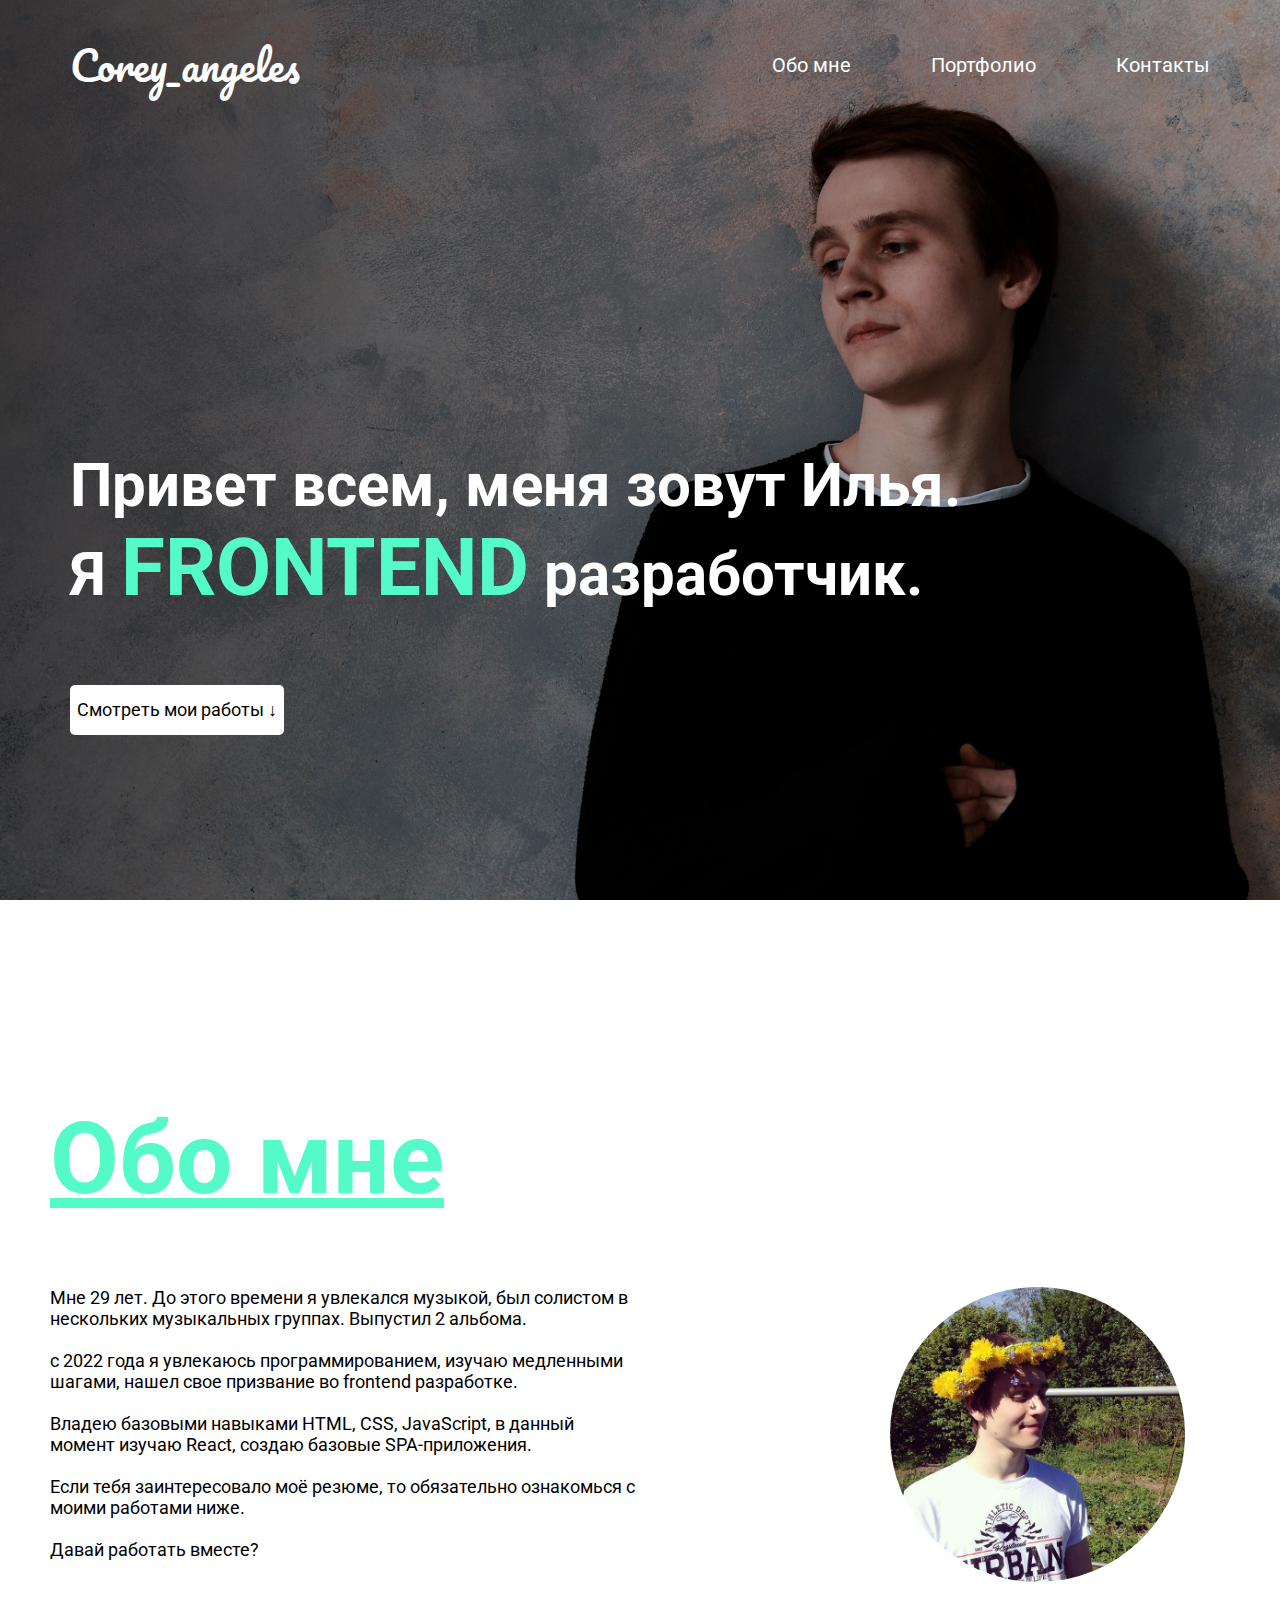
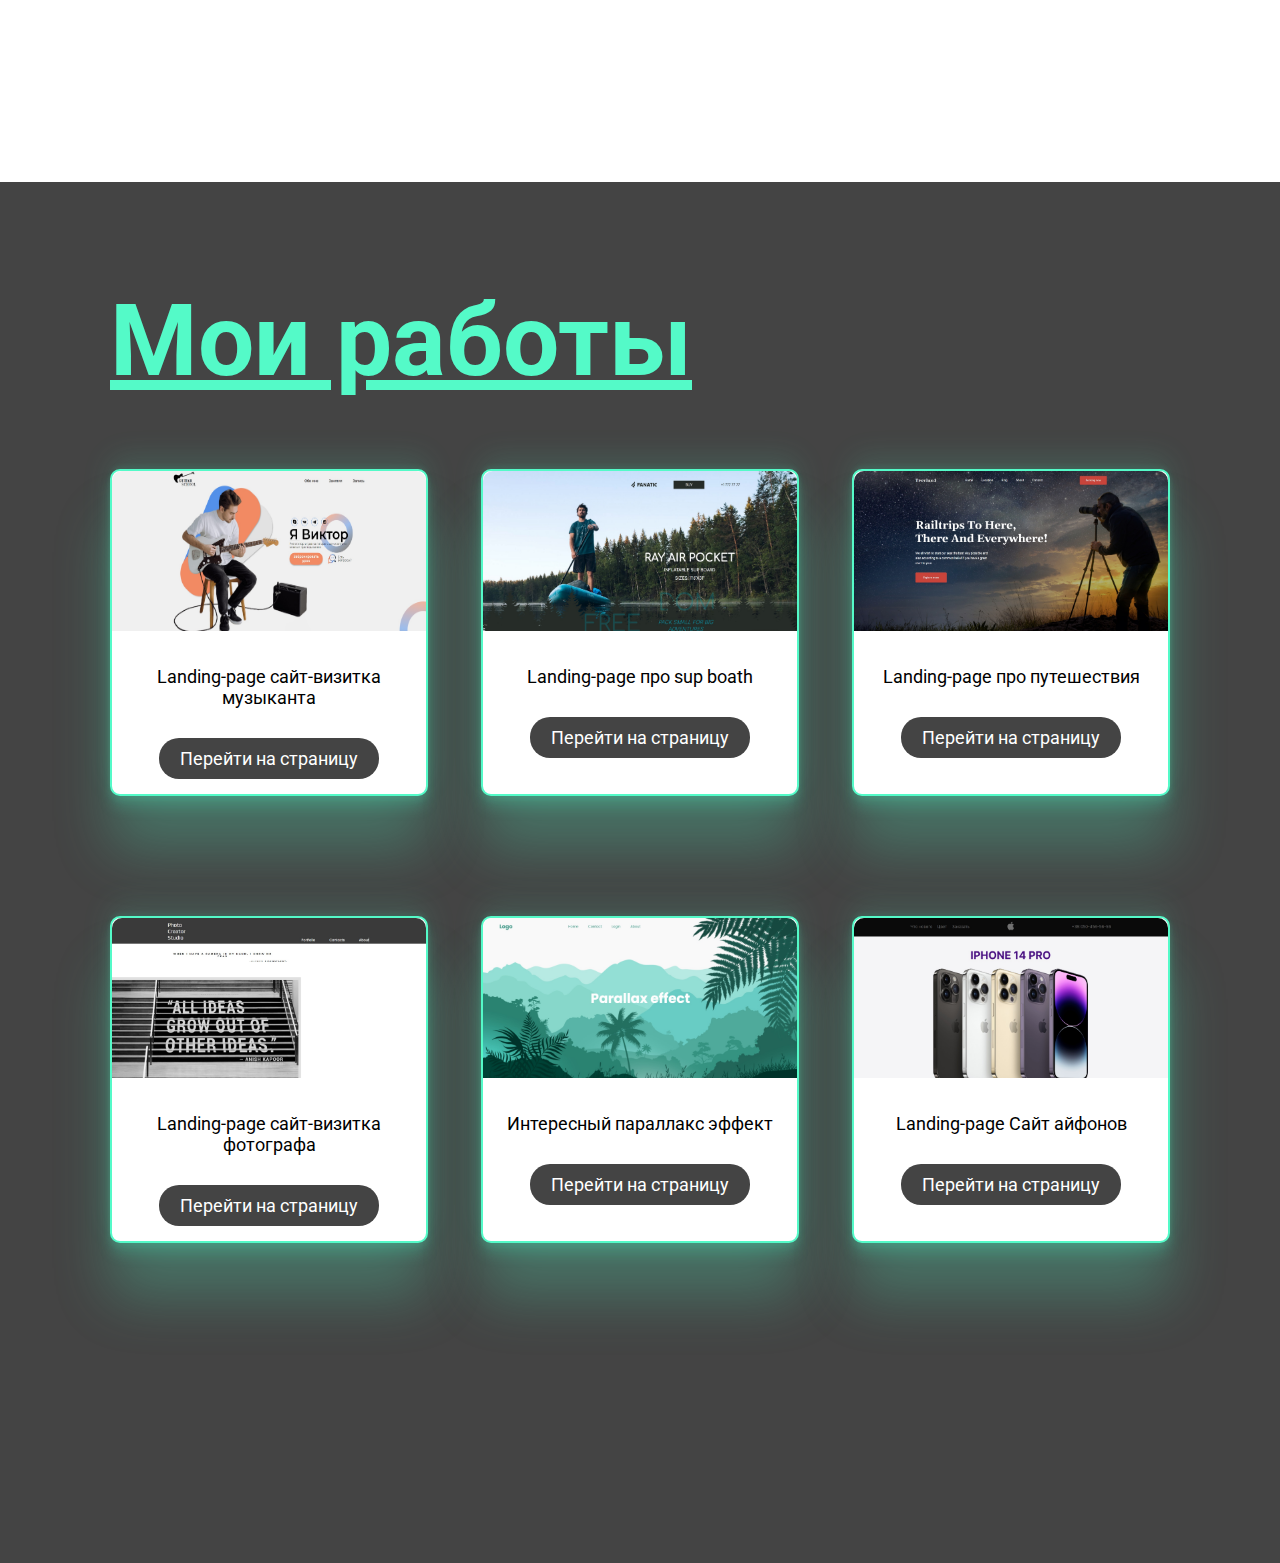
==== index.html @ 98dd3494 "repath index.html" ====
<!DOCTYPE html>
<html lang="en">
<head>
    <meta charset="UTF-8">
    <meta http-equiv="X-UA-Compatible" content="IE=edge">
    <meta name="viewport" content="width=device-width, initial-scale=1.0">
    <title>Portfolio</title>
    <link href="https://fonts.googleapis.com/css2?family=Roboto:ital,wght@0,100;0,300;0,400;0,500;0,700;0,900;1,100;1,300;1,400;1,500;1,700;1,900&display=swap" rel="stylesheet">
    <link href="https://fonts.googleapis.com/css2?family=Pacifico&family=Roboto:ital,wght@0,100;0,300;0,400;0,500;0,700;0,900;1,100;1,300;1,400;1,500;1,700;1,900&display=swap" rel="stylesheet">
    <link rel="stylesheet" href="./src/style/style.css">
</head>
<body>
    <!-- Хедер -->
    <section class="section-header">
        <div class="container">
            <nav class="nav-menu">
                <a class="nav-menu__logo" href="#">Corey_angeles</a>
                    <ul class="nav-menu-list">
                        <li class="nav-menu-list__item"><a href="#about">Обо мне</a></li>
                        <li class="nav-menu-list__item"><a href="#portfolio">Портфолио</a></li>
                        <li class="nav-menu-list__item"><a href="#">Контакты</a></li>
                    </ul>
            </nav>
            <div class="main-text-wrapper">
                <h1 class="main-title">Привет всем, меня зовут Илья. <br/>Я <span class="main-title-frontend">Frontend</span> разработчик.</h1>
                <a href="#portfolio" class="main-button-about">Смотреть мои работы &#8595;</a>
            </div>
        </div>
    </section>
    <!-- Обо мне -->
    <section id="about"class="section-about">
        <div class="container">
            <h2 class="secondary-title">Обо мне</h2>
            <div class="section-about__wrapper">
                <p class="section-about__paragraph">Мне 29 лет. До этого времени я увлекался музыкой, был солистом в нескольких музыкальных группах. Выпустил 2 альбома. <br/><br/>с 2022 года я увлекаюсь программированием, изучаю медленными шагами, нашел свое призвание во frontend разработке. <br/><br/> Владею базовыми навыками HTML, CSS, JavaScript, в данный момент изучаю React, создаю базовые SPA-приложения.<br/><br/>Если тебя заинтересовало моё резюме, то обязательно ознакомься с моими работами ниже. <br/><br/>Давай работать вместе?</p>
                <img class="section-about__image" src="./src/img/about-image.jpg" alt="me">
            </div>
        </div>
    </section>
    <!-- Портфолио -->
    <section id="portfolio" class="section-portfolio">
        <div class="container">
            <h2 class="secondary-title">Мои работы</h2>
            <div class="portfolio-works-wrapper">
                <div class="portfolio-card">
                    <img src="./src/img/portfolio-work1.jpg" alt="preview-image" class="portfolio-card__img">
                    <p class="portfolio-card__text">Landing-page сайт-визитка музыканта</p>
                    <a href="https://coreyangeles.github.io/Musicman/" class="portfolio-card__button">Перейти на страницу</a>
                </div>
                <div class="portfolio-card">
                    <img src="./src/img/portfolio-work2.jpg" alt="preview-image" class="portfolio-card__img">
                    <p class="portfolio-card__text">Landing-page про sup boath </p>
                    <a href="https://coreyangeles.github.io/sup/" class="portfolio-card__button">Перейти на страницу</a>
                </div>
                <div class="portfolio-card">
                    <img src="./src/img/portfolio-work3.jpg" alt="preview-image" class="portfolio-card__img">
                    <p class="portfolio-card__text">Landing-page про путешествия</p>
                    <a href="https://coreyangeles.github.io/Trevland/" class="portfolio-card__button">Перейти на страницу</a>
                </div>
                <div class="portfolio-card">
                    <img src="./src/img/portfolio-work4.jpg" alt="preview-image" class="portfolio-card__img">
                    <p class="portfolio-card__text">Landing-page сайт-визитка фотографа</p>
                    <a href="https://coreyangeles.github.io/photo-creator-studio/" class="portfolio-card__button">Перейти на страницу</a>
                </div>
                <div class="portfolio-card">
                    <img src="./src/img/portfolio-work5.jpg" alt="preview-image" class="portfolio-card__img">
                    <p class="portfolio-card__text">Интересный параллакс эффект</p>
                    <a href="https://coreyangeles.github.io/Parallax-effect/" class="portfolio-card__button">Перейти на страницу</a>
                </div>
                <div class="portfolio-card">
                    <img src="./src/img/portfolio-work6.jpg" alt="preview-image" class="portfolio-card__img">
                    <p class="portfolio-card__text">Landing-page Сайт айфонов</p>
                    <a href="https://coreyangeles.github.io/iphone-14-pro/" class="portfolio-card__button">Перейти на страницу</a>
                </div>
            </div>
        </div>
    </section>
</body>
</html>
---- src/style/style.css ----
* {
  box-sizing: border-box;
  padding: 0;
  margin: 0;
}

html {
  font-family: "Roboto", sans-serif;
  font-size: 18px;
  font-weight: 400;
  color: black;
  scroll-behavior: smooth;
}

a {
  text-decoration: none;
  color: inherit;
}

.section-header {
  height: 100vh;
  background: linear-gradient(
      90deg,
      rgba(0, 0, 0, 0.7) 0.033%,
      rgba(0, 0, 0, 0.1) 99.941%
    ),
    url(../img/header.jpg);
  background-repeat: no-repeat;
  background-size: cover;
  background-position: center;
  margin-bottom: 200px;
}

.container {
  max-width: 1200px;
  margin: 0 auto;
  padding: 0 10px;
}
.nav-menu {
  padding: 30px 20px 0;
  display: flex;
  justify-content: space-between;
  align-items: center;
  margin-bottom: 350px;
}

.nav-menu__logo {
  text-decoration: none;
  color: white;
  font-family: "Pacifico", cursive;
  font-weight: 400;
  font-style: normal;
  font-size: 40px;
  transition: all 0.3s;
  -webkit-transition: all 0.3s;
  -moz-transition: all 0.3s;
  -ms-transition: all 0.3s;
  -o-transition: all 0.3s;
}

.nav-menu__logo:hover {
  color: rgb(84, 250, 200);
}

.nav-menu-list {
  display: flex;
  gap: 80px;
  font-size: 20px;
}

.nav-menu-list__item {
  color: white;
  list-style: none;
  transition: all 0.3s;
  -webkit-transition: all 0.3s;
  -moz-transition: all 0.3s;
  -ms-transition: all 0.3s;
  -o-transition: all 0.3s;
}

.nav-menu-list__item:hover {
  color: rgb(84, 250, 200);
  text-decoration: underline;
}

.main-text-wrapper {
  padding: 0 20px;
}

.main-title {
  color: white;
  font-size: 60px;
  display: block;
  margin-bottom: 70px;
}

.main-title-frontend {
  color: rgb(84, 250, 200);
  font-size: 80px;
  text-transform: uppercase;
}

.main-button-about {
  display: inline-block;
  color: black;
  background-color: #fff;
  font-size: 18px;
  padding: 14px 7px;
  border-radius: 5px;
  -webkit-border-radius: 5px;
  -moz-border-radius: 5px;
  -ms-border-radius: 5px;
  -o-border-radius: 5px;
  transition: all 0.3s;
  -webkit-transition: all 0.3s;
  -moz-transition: all 0.3s;
  -ms-transition: all 0.3s;
  -o-transition: all 0.3s;
}

.main-button-about:hover {
  background-color: rgb(84, 250, 200);
}

/* Обо мне */

.section-about {
  margin-bottom: 200px;
}

.secondary-title {
  color: rgb(84, 250, 200);
  font-size: 100px;
  margin-bottom: 70px;
  text-decoration: underline;
}

.section-about__wrapper {
  display: flex;
}

.section-about__paragraph {
  display: inline-block;
  width: 50%;
  margin-right: 250px;
}

.section-about__image {
  width: 25%;
  border-radius: 50%;
  -webkit-border-radius: 50%;
  -moz-border-radius: 50%;
  -ms-border-radius: 50%;
  -o-border-radius: 50%;
}

/* портфолио */

.section-portfolio {
  background-color: #444444;
  padding: 100px;
}

.portfolio-works-wrapper {
  display: flex;
  margin-bottom: 100px;
  justify-content: space-between;
  flex-wrap: wrap;
}

.portfolio-card {
  border: 2px solid rgb(84, 250, 200);
  width: 30%;
  background-color: #fff;
  box-shadow: rgba(84, 250, 200, 0.25) 0px 54px 55px,
    rgba(84, 250, 200, 0.12) 0px -12px 30px,
    rgba(84, 250, 200, 0.12) 0px 4px 6px, rgba(84, 250, 200, 0.17) 0px 12px 13px,
    rgba(84, 250, 200, 0.09) 0px -3px 5px;
  border-radius: 10px;
  -webkit-border-radius: 10px;
  -moz-border-radius: 10px;
  -ms-border-radius: 10px;
  -o-border-radius: 10px;
  margin-bottom: 120px;
}

.portfolio-card__img {
  display: block;
  width: 100%;
  height: 160px;
  margin-bottom: 35px;
  border-radius: 10px 10px 0 0;
  -webkit-border-radius: 10px 10px 0 0;
  -moz-border-radius: 10px 10px 0 0;
  -ms-border-radius: 10px 10px 0 0;
  -o-border-radius: 10px 10px 0 0;
}

.portfolio-card__text {
  display: block;
  text-align: center;
  padding: 0 10px 0 10px;
  margin-bottom: 30px;
}

.portfolio-card__button {
  display: block;
  width: 70%;
  margin: 0 auto 15px;
  text-align: center;
  background-color: #444444;
  padding: 10px 20px;
  color: #fff;
  border-radius: 20px;
  -webkit-border-radius: 20px;
  -moz-border-radius: 20px;
  -ms-border-radius: 20px;
  -o-border-radius: 20px;
  transition: all 0.3s;
  -webkit-transition: all 0.3s;
  -moz-transition: all 0.3s;
  -ms-transition: all 0.3s;
  -o-transition: all 0.3s;
}

.portfolio-card__button:hover {
  background-color: #686868;
  color: rgb(84, 250, 200);
}
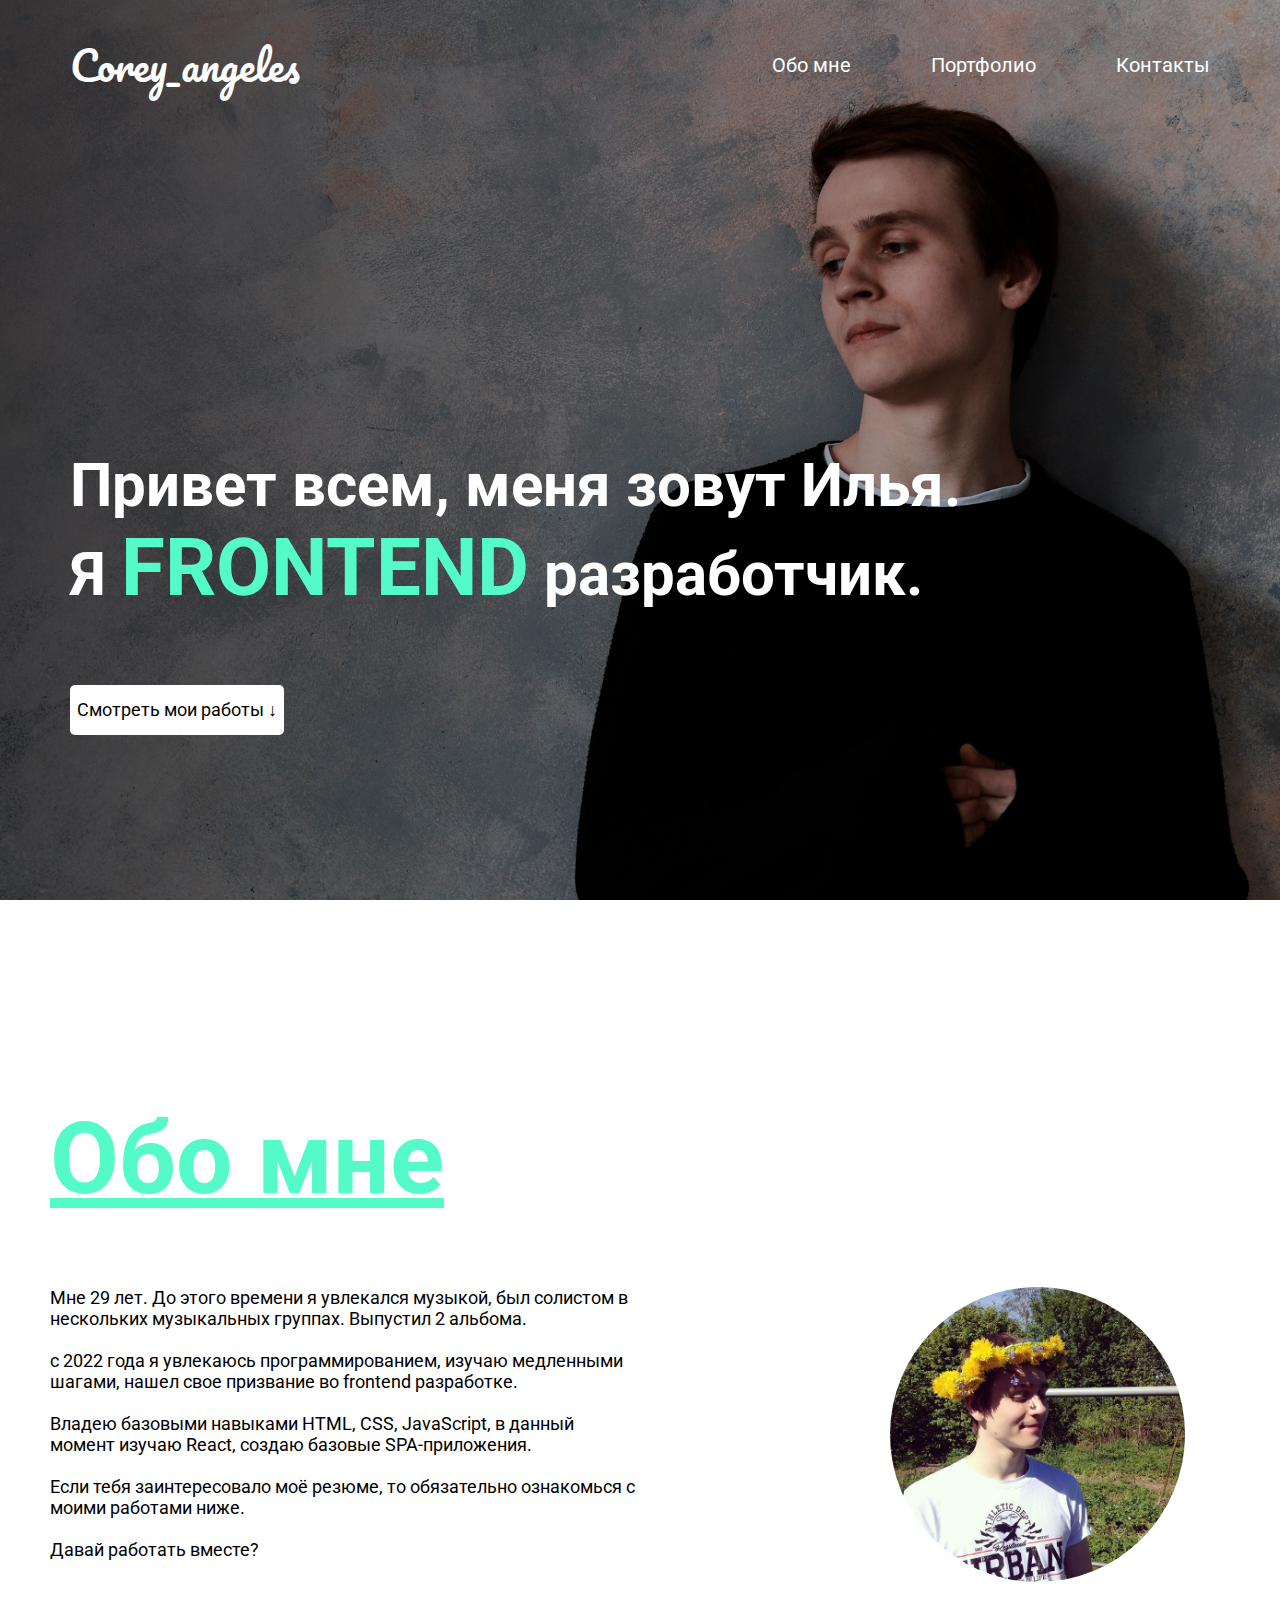
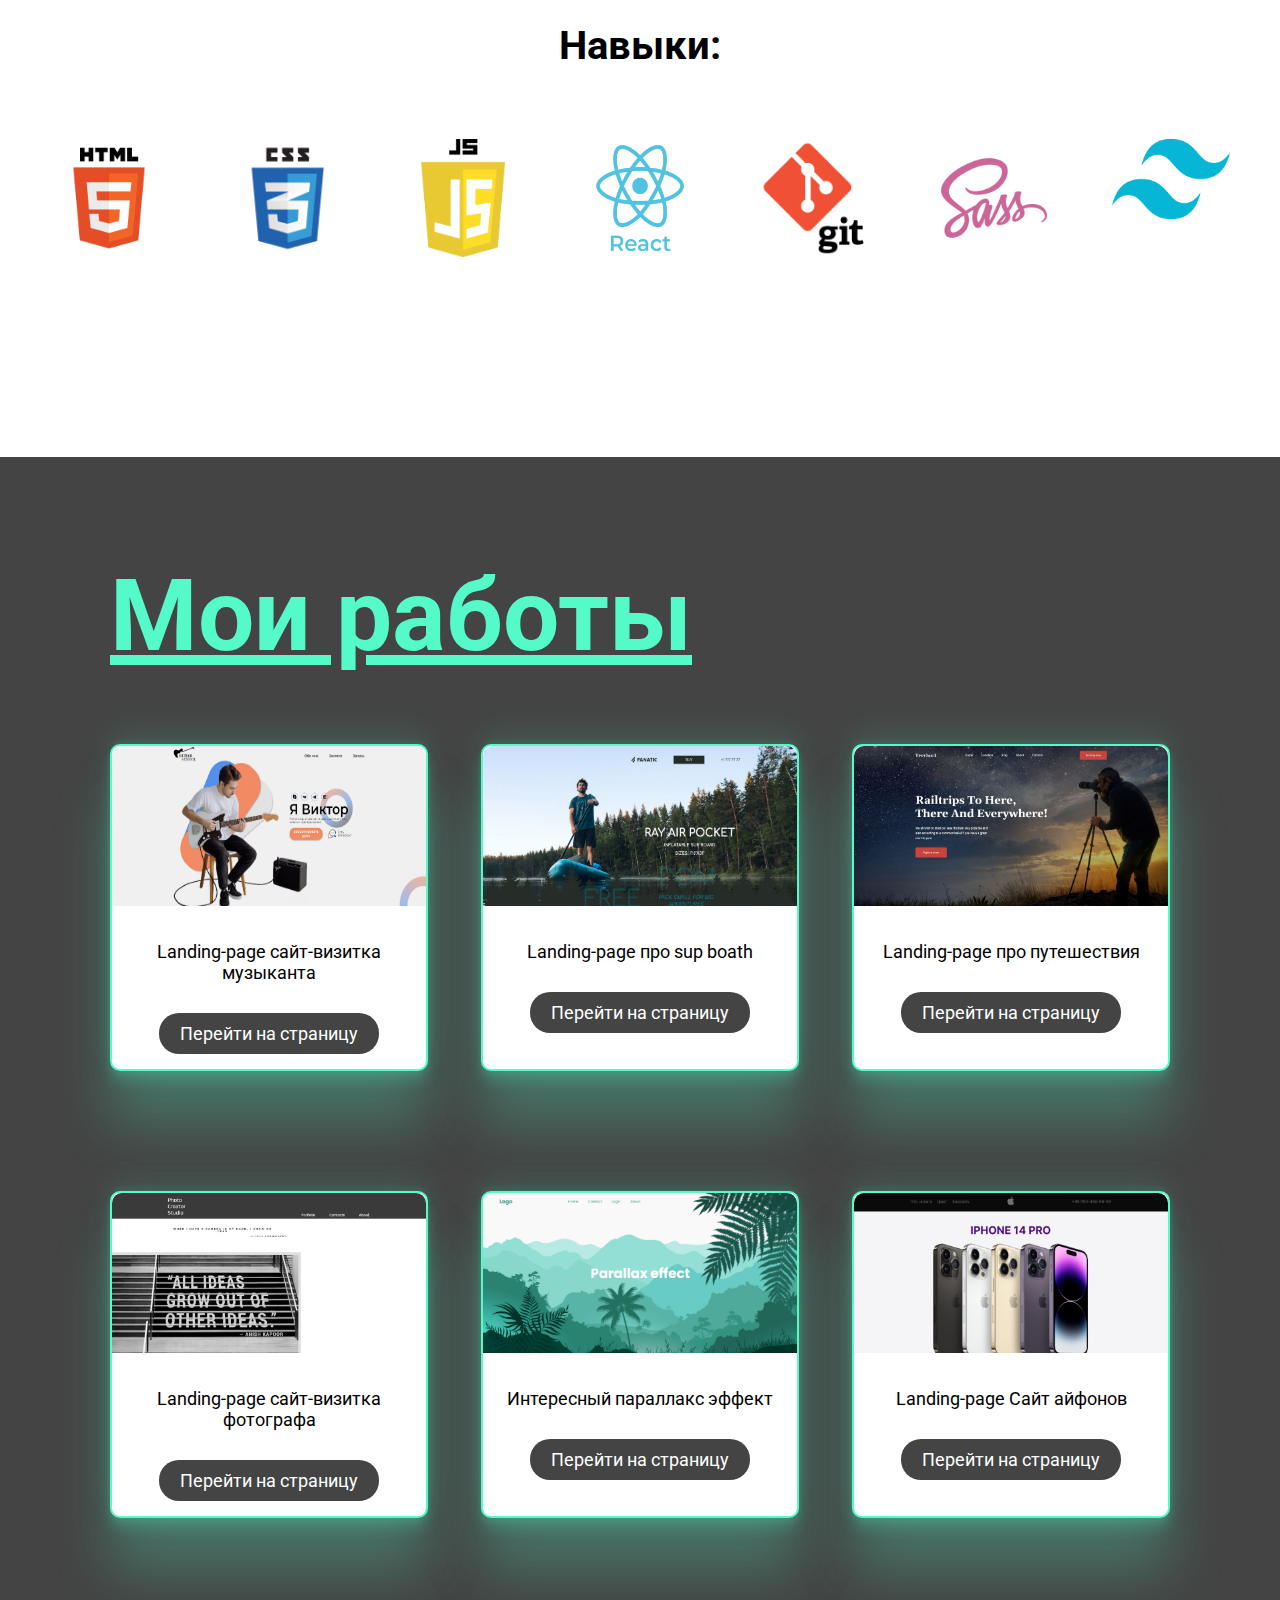
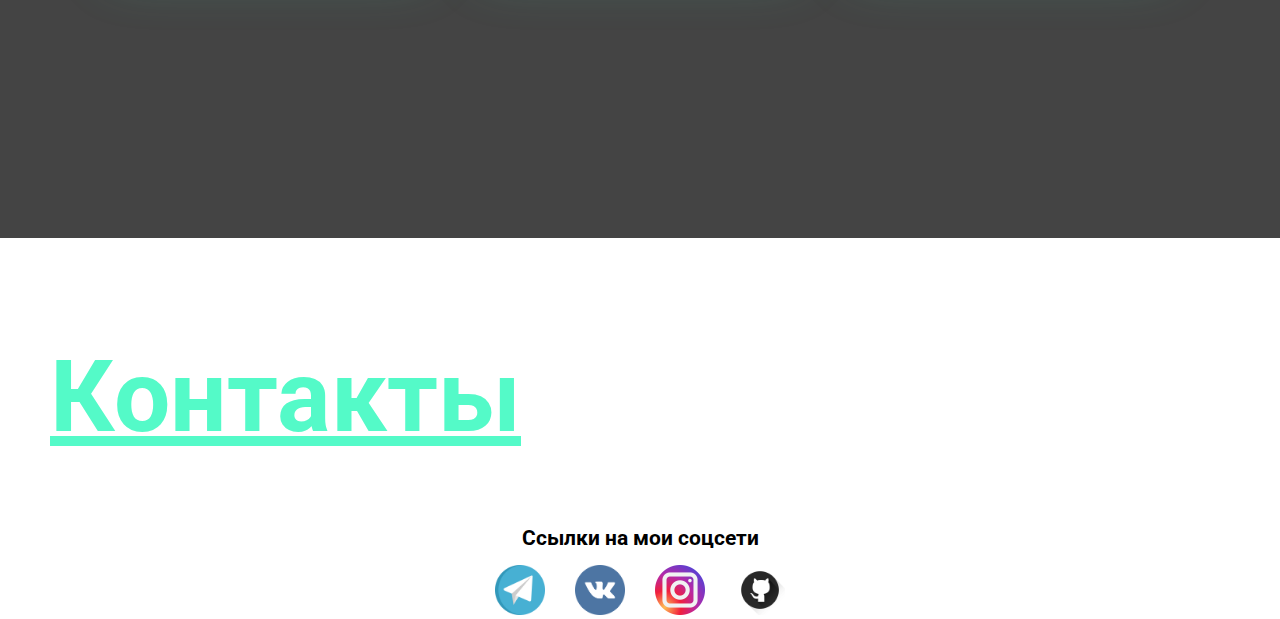
==== commit 2d600a89: "add contacts section and some changes" ====
--- a/index.html
+++ b/index.html
@@ -18,7 +18,7 @@
                     <ul class="nav-menu-list">
                         <li class="nav-menu-list__item"><a href="#about">Обо мне</a></li>
                         <li class="nav-menu-list__item"><a href="#portfolio">Портфолио</a></li>
-                        <li class="nav-menu-list__item"><a href="#">Контакты</a></li>
+                        <li class="nav-menu-list__item"><a href="#contacts">Контакты</a></li>
                     </ul>
             </nav>
             <div class="main-text-wrapper">
@@ -34,6 +34,16 @@
             <div class="section-about__wrapper">
                 <p class="section-about__paragraph">Мне 29 лет. До этого времени я увлекался музыкой, был солистом в нескольких музыкальных группах. Выпустил 2 альбома. <br/><br/>с 2022 года я увлекаюсь программированием, изучаю медленными шагами, нашел свое призвание во frontend разработке. <br/><br/> Владею базовыми навыками HTML, CSS, JavaScript, в данный момент изучаю React, создаю базовые SPA-приложения.<br/><br/>Если тебя заинтересовало моё резюме, то обязательно ознакомься с моими работами ниже. <br/><br/>Давай работать вместе?</p>
                 <img class="section-about__image" src="./src/img/about-image.jpg" alt="me">
+            </div>
+            <h3 class="third-title">Навыки:</h3>
+            <div class="section-about-skills__wrapper">
+                <img src="./src/img/html.png" alt="html_logo" class="section-about-skills__img">
+                <img src="./src/img/css.png" alt="css_logo" class="section-about-skills__img">
+                <img src="./src/img/js.png" alt="js_logo" class="section-about-skills__img">
+                <img src="./src/img/react.png" alt="react_logo" class="section-about-skills__img">
+                <img src="./src/img/git.png" alt="git_logo" class="section-about-skills__img">
+                <img src="./src/img/sass.png" alt="sass_logo" class="section-about-skills__img">
+                <img src="./src/img/tailwind.png" alt="tailwind_logo" class="section-about-skills__img tailwind-logo">
             </div>
         </div>
     </section>
@@ -75,5 +85,19 @@
             </div>
         </div>
     </section>
+    <!-- Контакты -->
+    <section id="contacts" class="section-contacts">
+        <div class="container">
+            <h2 class="secondary-title">Контакты</h2>
+            <h3 class="section-contacts__title">Ссылки на мои соцсети</h3>
+            <div class="contacts__wrapper">
+                <a href="https://t.me/Corey_angeles"><img src="./src/img/telegram.png" alt="telegram" class="contacts__img"></a>
+                <a href="https://vk.com/just_corey"><img src="./src/img/vk.png" alt="vk" class="contacts__img"></a>
+                <a href="https://www.instagram.com/corey_angeles"><img src="./src/img/instagram.png" alt="instagram" class="contacts__img"></a>
+                <a href="https://github.com/CoreyAngeles"><img src="./src/img/github.png" alt="github" class="contacts__img"></a>
+            </div>
+        </div>
+    </section>
+    <script src="./src/js/main.js"></script>
 </body>
 </html>--- a/src/style/style.css
+++ b/src/style/style.css
@@ -137,6 +137,7 @@
 
 .section-about__wrapper {
   display: flex;
+  margin-bottom: 40px;
 }
 
 .section-about__paragraph {
@@ -154,11 +155,32 @@
   -o-border-radius: 50%;
 }
 
+.third-title {
+  font-size: 40px;
+  text-align: center;
+  margin-bottom: 70px;
+}
+
+.section-about-skills__wrapper {
+  display: flex;
+  justify-content: space-between;
+}
+
+.section-about-skills__img {
+  display: block;
+  width: 10%;
+}
+
+.tailwind-logo {
+  height: 80px;
+}
+
 /* портфолио */
 
 .section-portfolio {
   background-color: #444444;
   padding: 100px;
+  margin-bottom: 100px;
 }
 
 .portfolio-works-wrapper {
@@ -227,3 +249,24 @@
   background-color: #686868;
   color: rgb(84, 250, 200);
 }
+
+/* Контакты */
+
+.section-contacts__title {
+  text-align: center;
+  margin-bottom: 15px;
+}
+
+.contacts__wrapper {
+  display: flex;
+  justify-content: center;
+  gap: 30px;
+}
+
+.contacts__wrapper > a {
+  display: block;
+}
+
+.contacts__img {
+  width: 50px;
+}
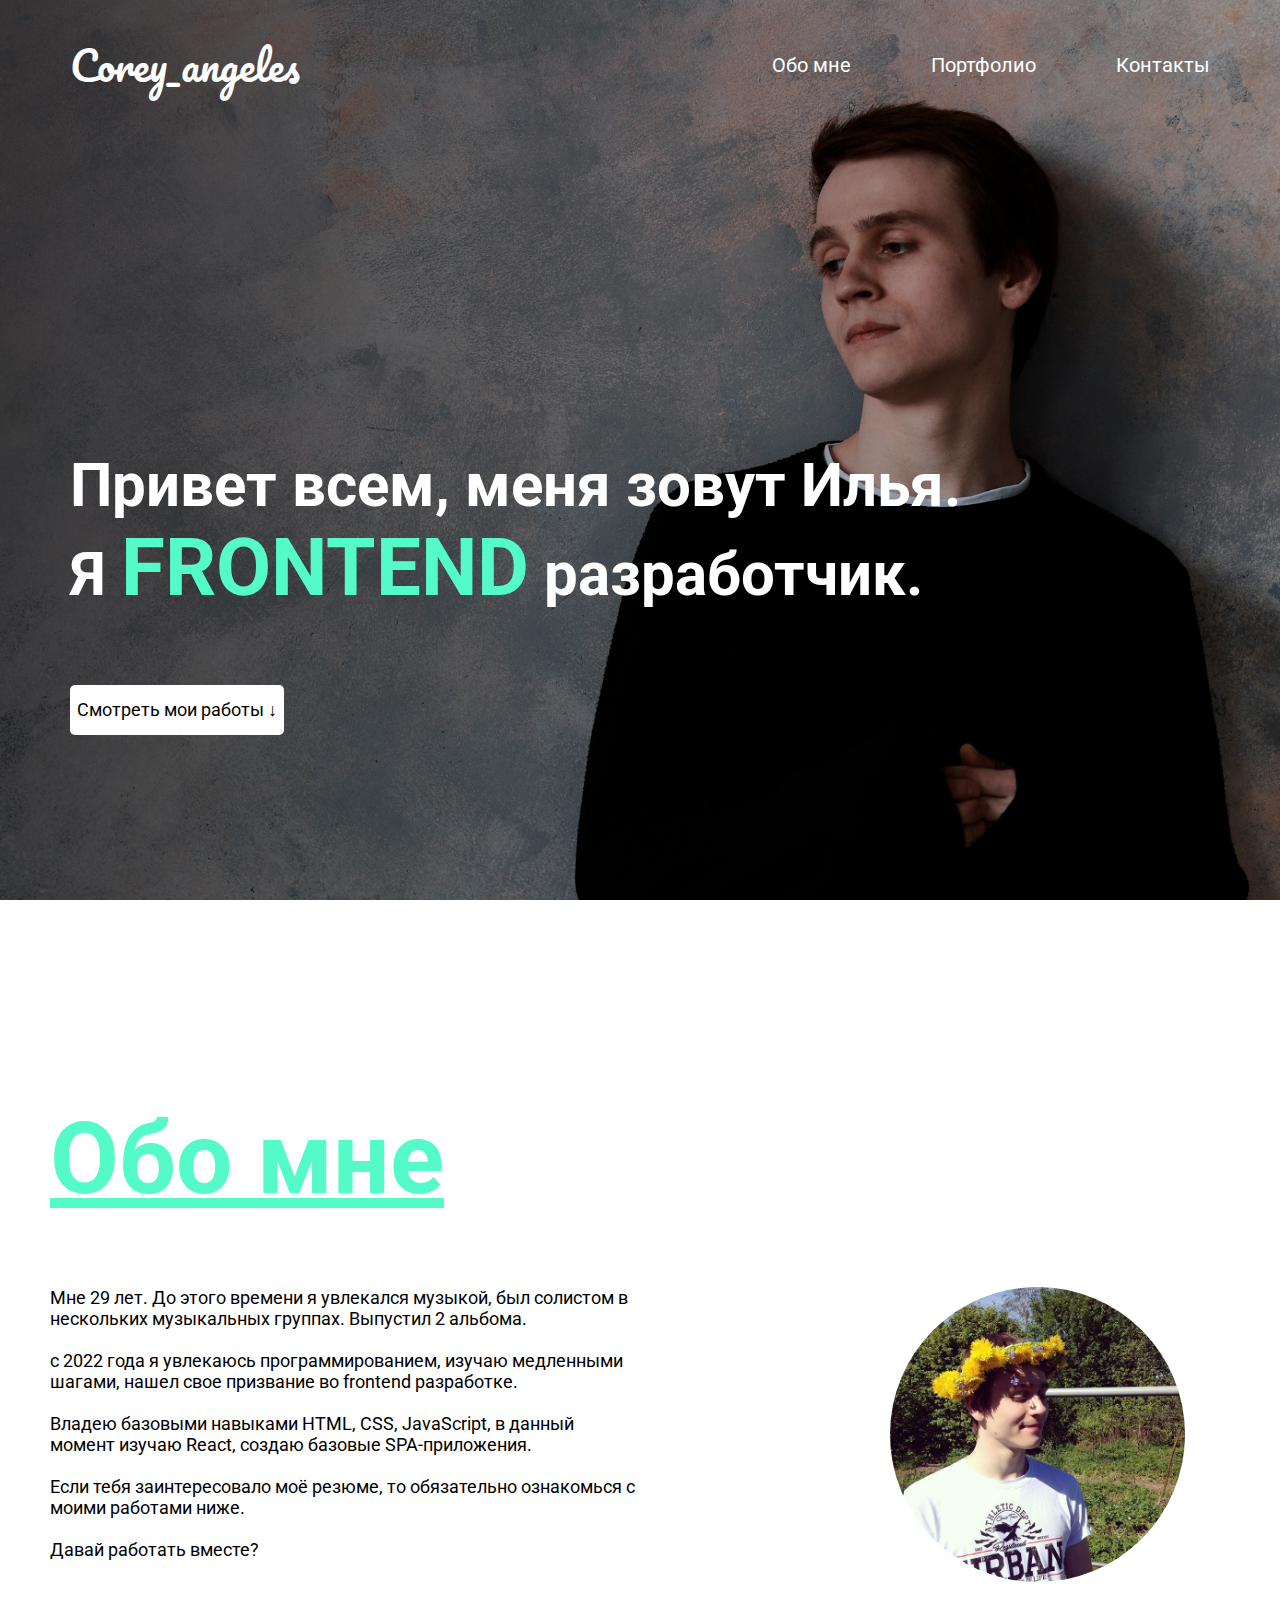
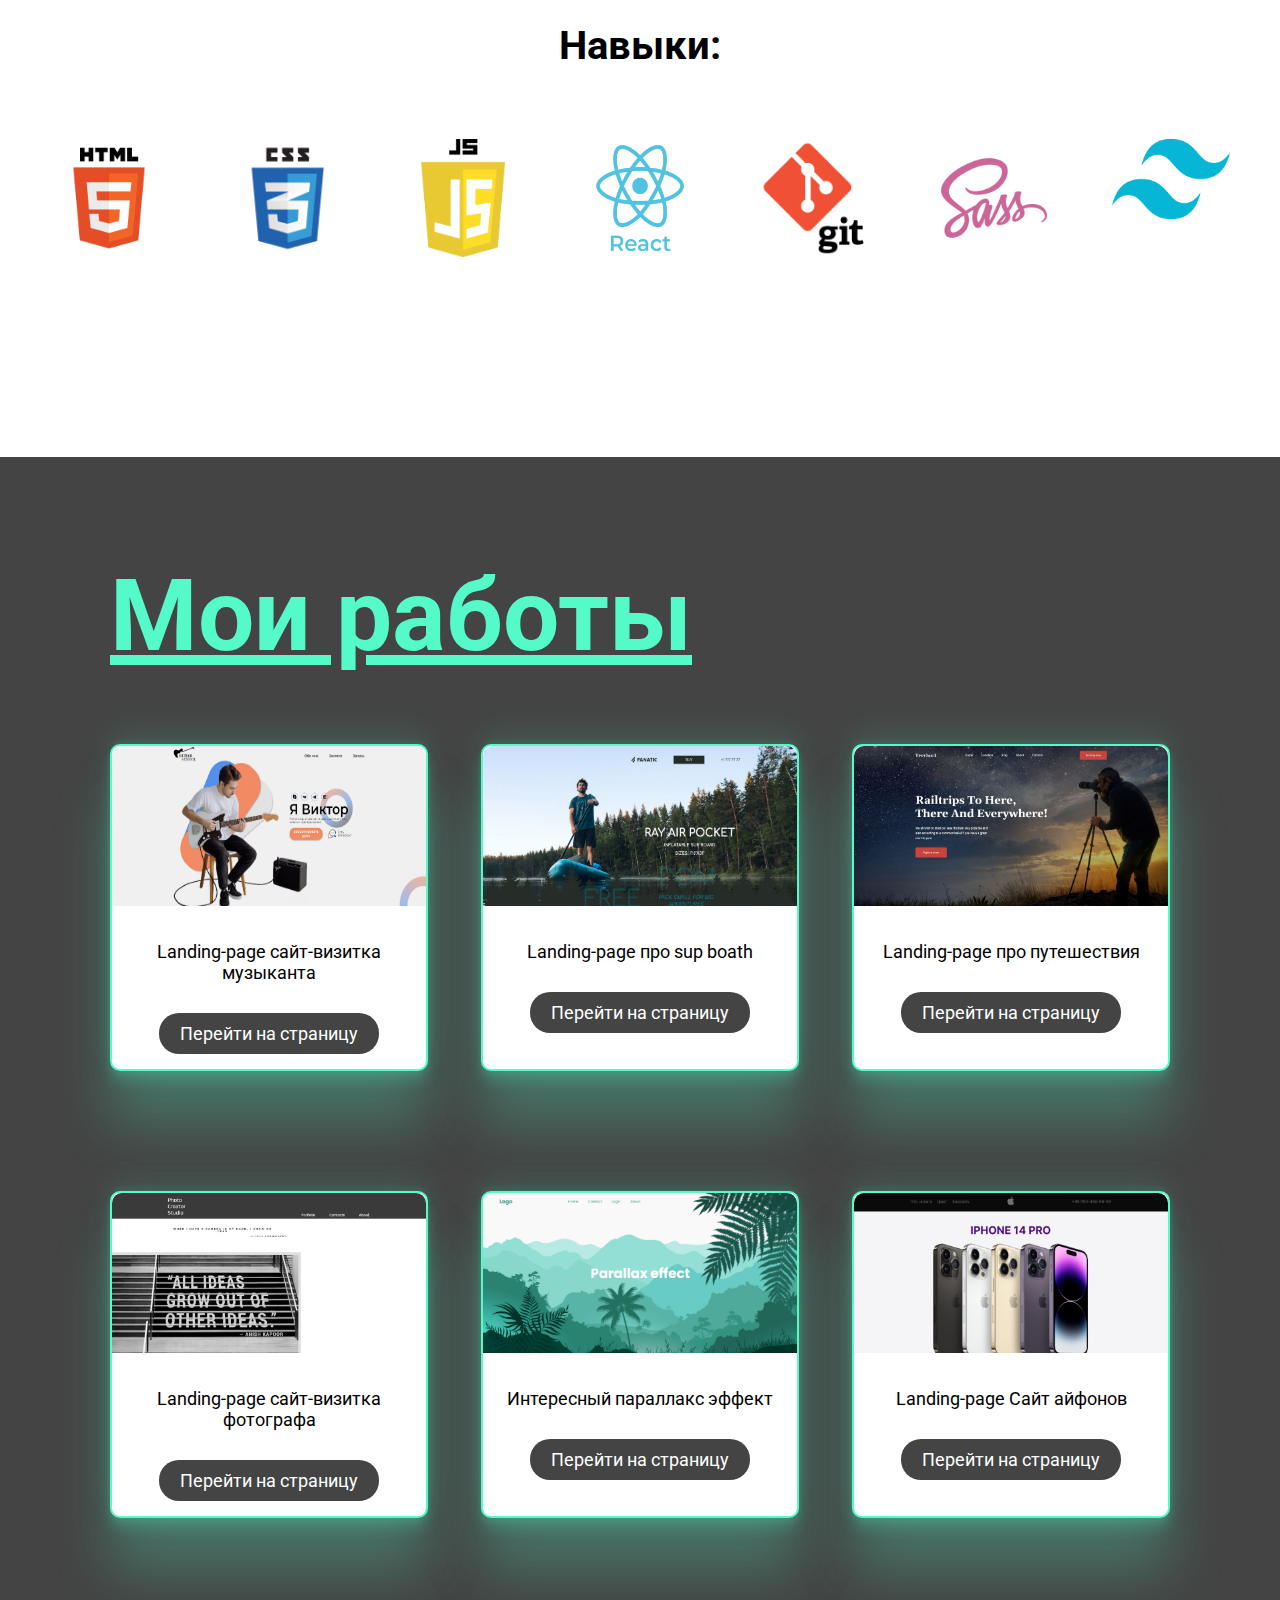
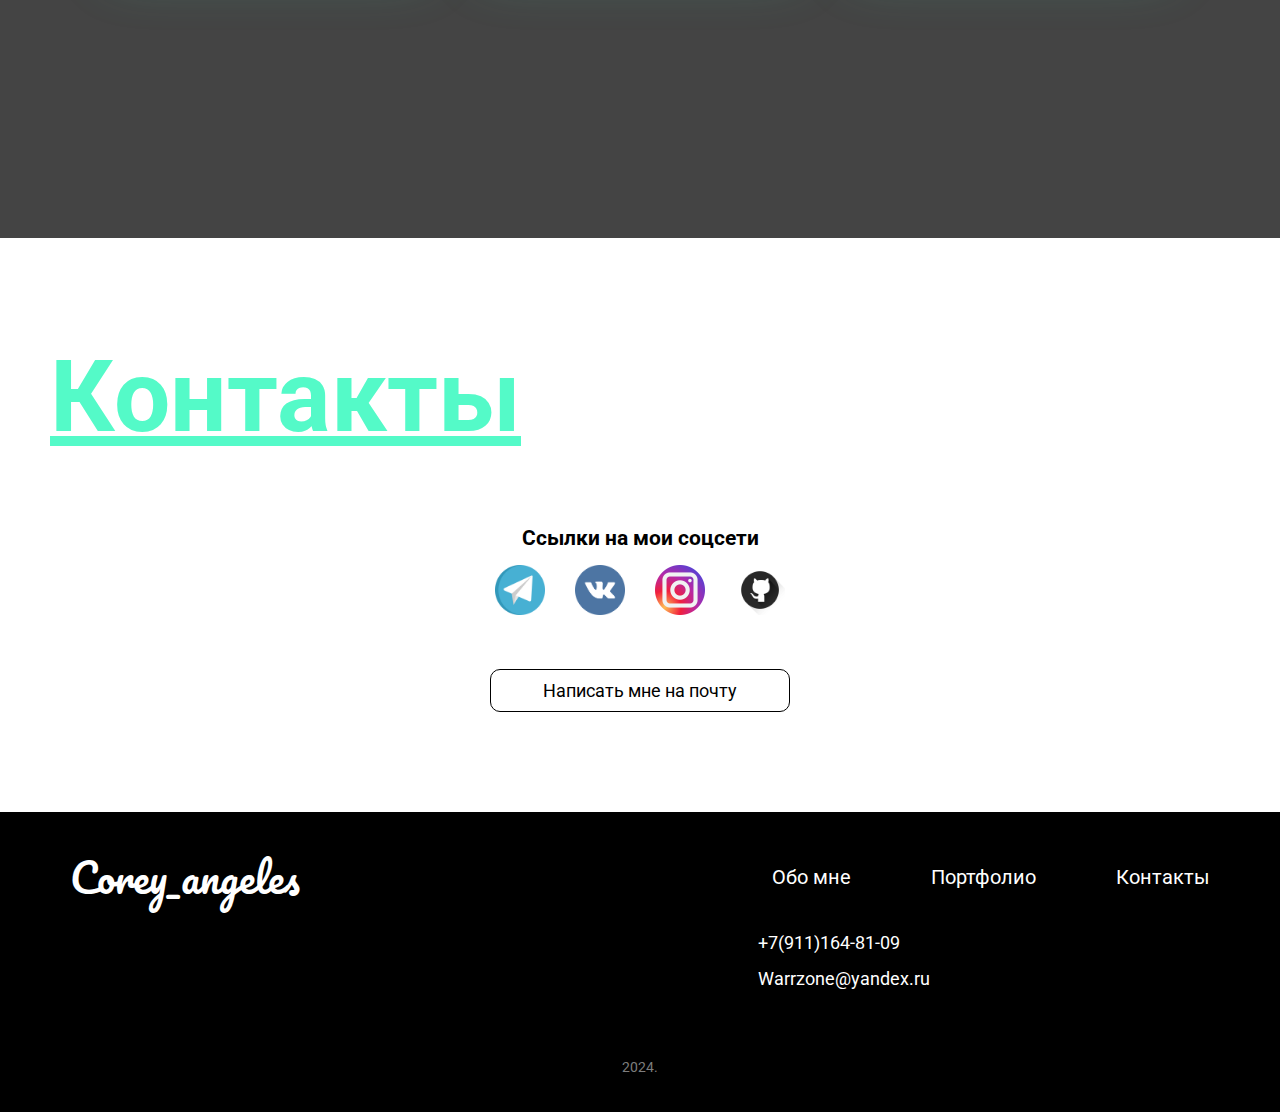
==== commit 3076e065: "add footer section" ====
--- a/index.html
+++ b/index.html
@@ -96,8 +96,28 @@
                 <a href="https://www.instagram.com/corey_angeles"><img src="./src/img/instagram.png" alt="instagram" class="contacts__img"></a>
                 <a href="https://github.com/CoreyAngeles"><img src="./src/img/github.png" alt="github" class="contacts__img"></a>
             </div>
+            <a href="mailto:warrzone@yandex.ru" class="email-btn">Написать мне на почту</a>
         </div>
     </section>
+    <footer class="footer">
+        <div class="container">
+            <nav class="nav-menu mb-20">
+                <a class="nav-menu__logo" href="#">Corey_angeles</a>
+                    <ul class="nav-menu-list">
+                        <li class="nav-menu-list__item"><a href="#about">Обо мне</a></li>
+                        <li class="nav-menu-list__item"><a href="#portfolio">Портфолио</a></li>
+                        <li class="nav-menu-list__item"><a href="#contacts">Контакты</a></li>
+                    </ul>
+            </nav>
+            <div class="tel__wrapper">
+                <a href="tel:+79111648109" class="tel__text">+7(911)164-81-09</a>
+            </div>
+            <div class="mail__wrapper">
+                <a href="mailto:warrozne@yandex.ru" class="mail__text">Warrzone@yandex.ru</a>
+            </div>
+            <p class="footer__year">2024.</p>
+        </div>
+    </footer>
     <script src="./src/js/main.js"></script>
 </body>
 </html>--- a/src/style/style.css
+++ b/src/style/style.css
@@ -269,4 +269,86 @@
 
 .contacts__img {
   width: 50px;
-}
+  transition: all 0.3s;
+  -webkit-transition: all 0.3s;
+  -moz-transition: all 0.3s;
+  -ms-transition: all 0.3s;
+  -o-transition: all 0.3s;
+}
+
+.contacts__img:hover {
+  transform: scale(1.1);
+  -webkit-transform: scale(1.1);
+  -moz-transform: scale(1.1);
+  -ms-transform: scale(1.1);
+  -o-transform: scale(1.1);
+}
+
+.email-btn {
+  display: block;
+  margin: 50px auto 100px auto;
+  width: 300px;
+  text-align: center;
+  padding: 10px 15px;
+  border: 1px solid black;
+  border-radius: 10px;
+  -webkit-border-radius: 10px;
+  -moz-border-radius: 10px;
+  -ms-border-radius: 10px;
+  -o-border-radius: 10px;
+  transition: all 0.3s;
+  -webkit-transition: all 0.3s;
+  -moz-transition: all 0.3s;
+  -ms-transition: all 0.3s;
+  -o-transition: all 0.3s;
+}
+
+.email-btn:hover {
+  transform: scale(1.1);
+  -webkit-transform: scale(1.1);
+  -moz-transform: scale(1.1);
+  -ms-transform: scale(1.1);
+  -o-transform: scale(1.1);
+}
+
+/* Футер */
+
+.footer {
+  height: 300px;
+  background-color: black;
+  color: white;
+}
+
+.mb-20 {
+  margin-bottom: 20px;
+}
+
+.tel__text {
+  display: inline-block;
+  margin-left: 60%;
+  margin-bottom: 15px;
+}
+
+.tel__text:hover {
+  color: rgb(84, 250, 200);
+  text-decoration: underline;
+}
+
+.mail__wrapper {
+  margin-bottom: 70px;
+}
+.mail__text {
+  display: inline-block;
+  margin-left: 60%;
+}
+
+.mail__text:hover {
+  color: rgb(84, 250, 200);
+  text-decoration: underline;
+}
+
+.footer__year {
+  color: #7d7d7d;
+  font-size: 14px;
+  text-align: center;
+}
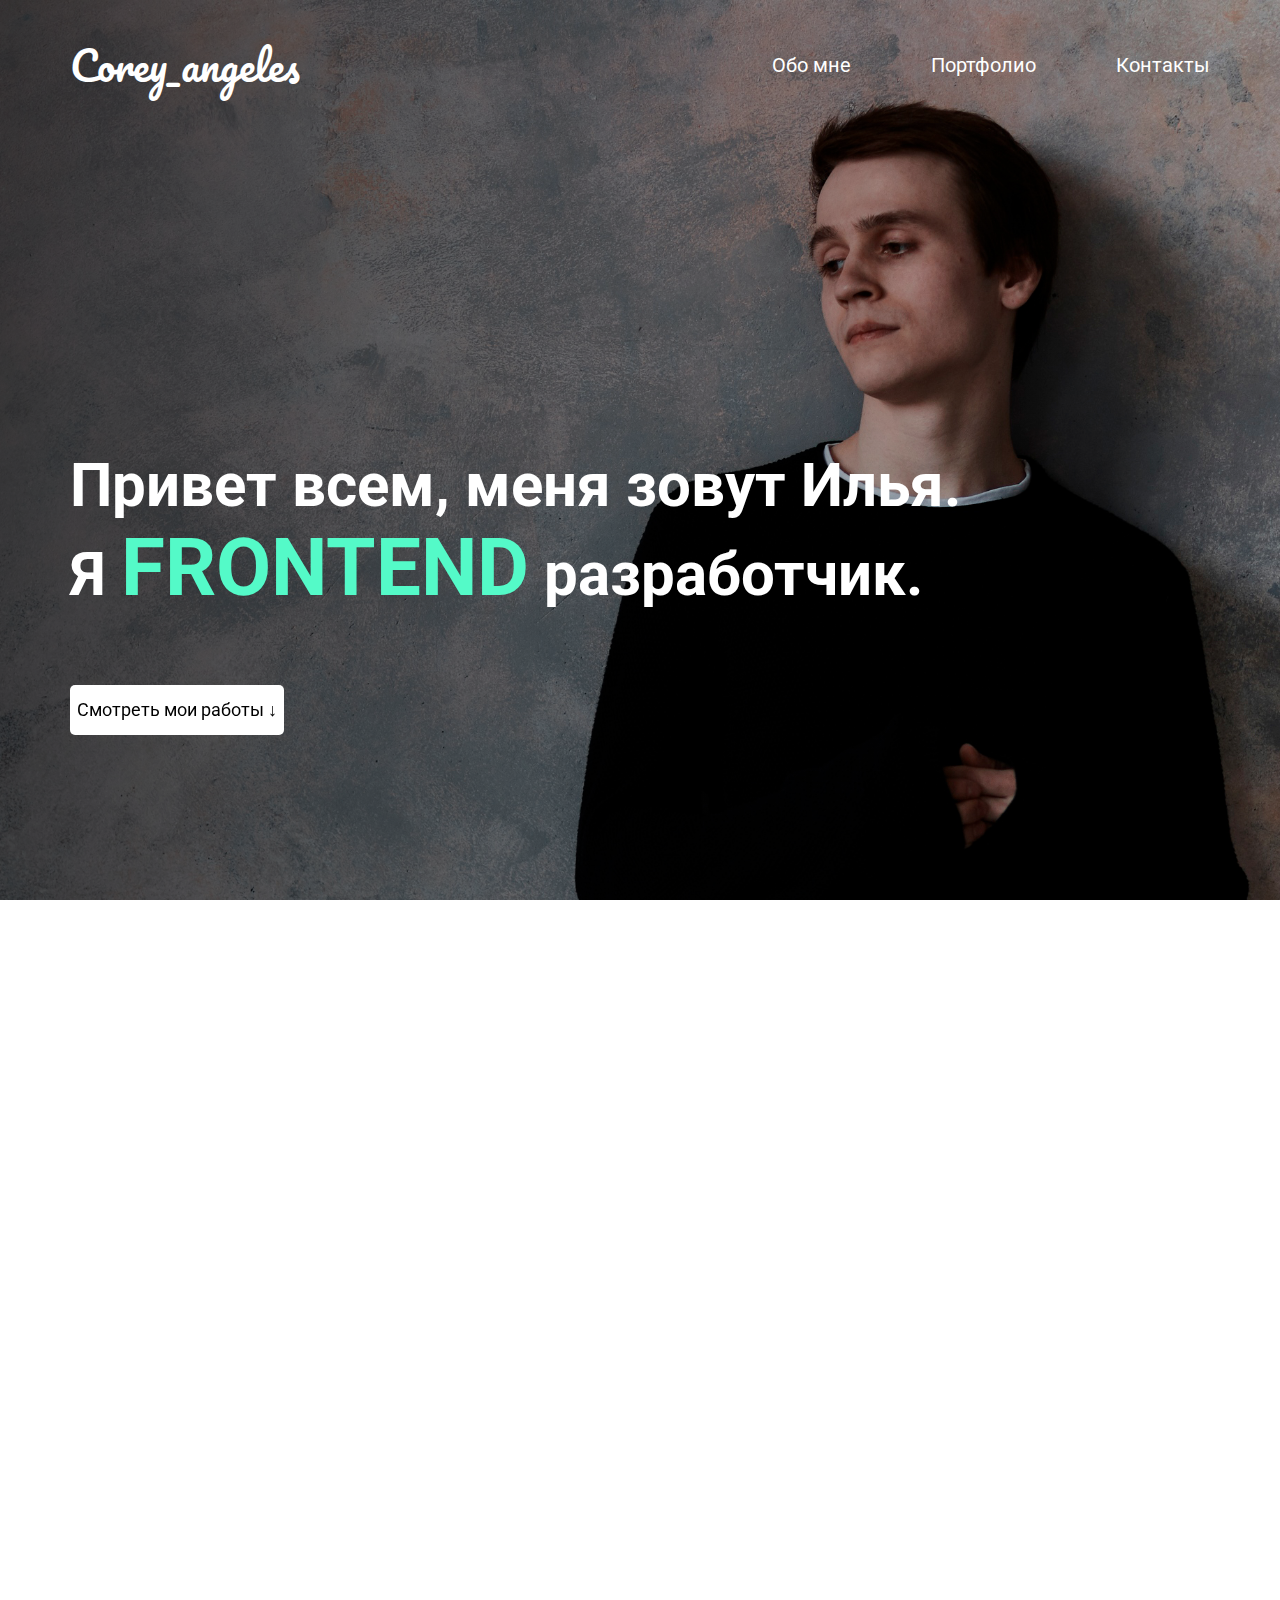
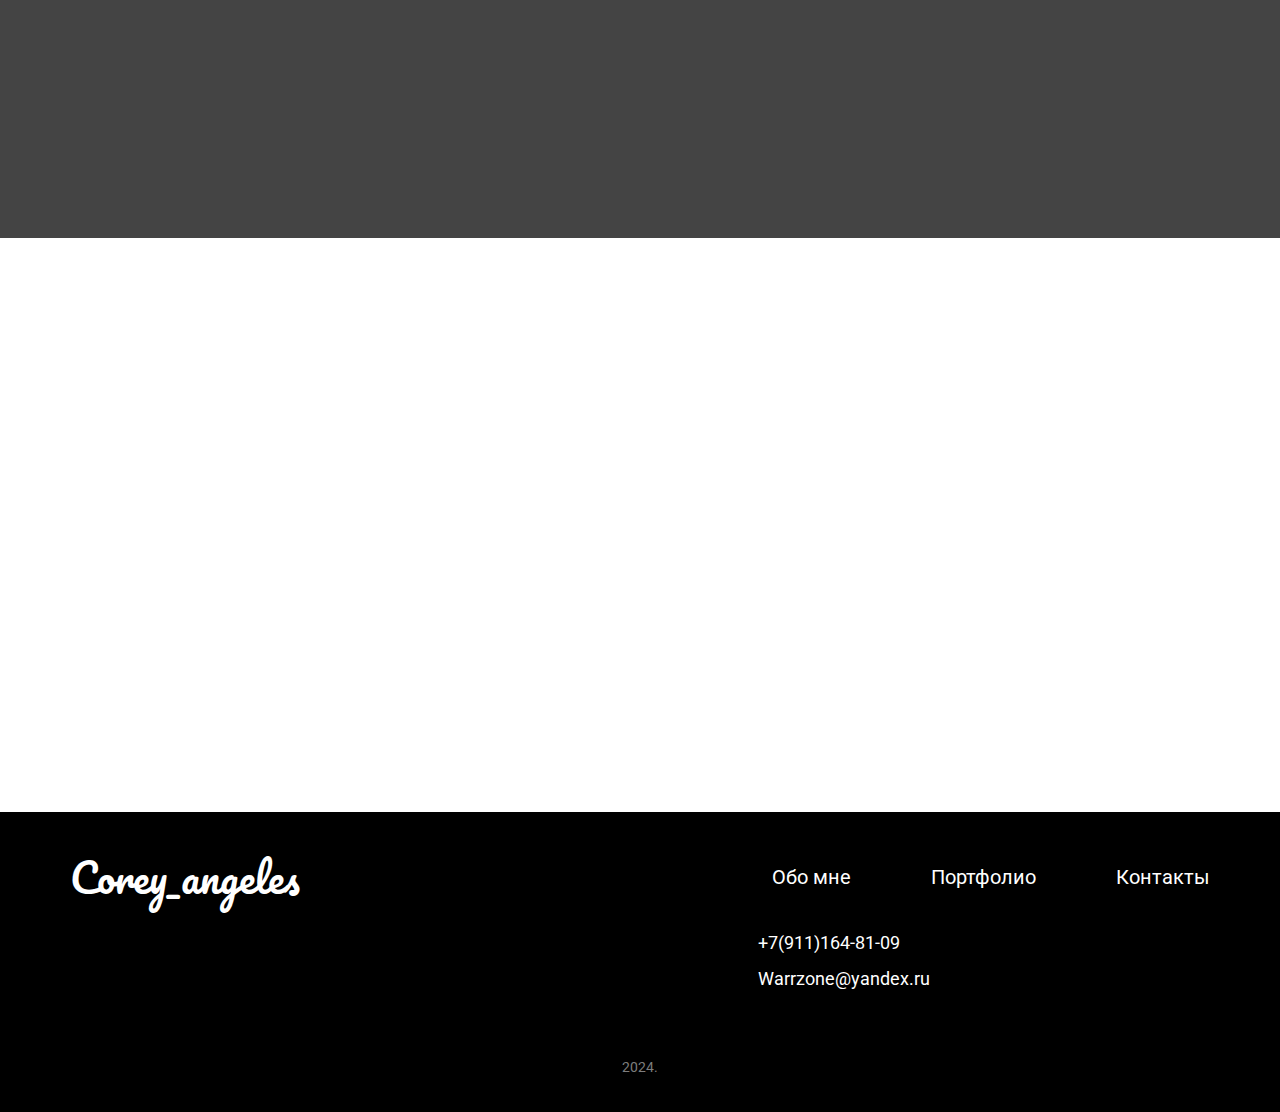
==== commit 83813d08: "add aos animations" ====
--- a/index.html
+++ b/index.html
@@ -7,6 +7,7 @@
     <title>Portfolio</title>
     <link href="https://fonts.googleapis.com/css2?family=Roboto:ital,wght@0,100;0,300;0,400;0,500;0,700;0,900;1,100;1,300;1,400;1,500;1,700;1,900&display=swap" rel="stylesheet">
     <link href="https://fonts.googleapis.com/css2?family=Pacifico&family=Roboto:ital,wght@0,100;0,300;0,400;0,500;0,700;0,900;1,100;1,300;1,400;1,500;1,700;1,900&display=swap" rel="stylesheet">
+    <link rel="stylesheet" href="https://unpkg.com/aos@next/dist/aos.css" />
     <link rel="stylesheet" href="./src/style/style.css">
 </head>
 <body>
@@ -21,14 +22,14 @@
                         <li class="nav-menu-list__item"><a href="#contacts">Контакты</a></li>
                     </ul>
             </nav>
-            <div class="main-text-wrapper">
+            <div class="main-text-wrapper" data-aos="fade-right">
                 <h1 class="main-title">Привет всем, меня зовут Илья. <br/>Я <span class="main-title-frontend">Frontend</span> разработчик.</h1>
                 <a href="#portfolio" class="main-button-about">Смотреть мои работы &#8595;</a>
             </div>
         </div>
     </section>
     <!-- Обо мне -->
-    <section id="about"class="section-about">
+    <section id="about"class="section-about" data-aos="fade-down">
         <div class="container">
             <h2 class="secondary-title">Обо мне</h2>
             <div class="section-about__wrapper">
@@ -50,8 +51,8 @@
     <!-- Портфолио -->
     <section id="portfolio" class="section-portfolio">
         <div class="container">
-            <h2 class="secondary-title">Мои работы</h2>
-            <div class="portfolio-works-wrapper">
+            <h2 class="secondary-title" data-aos="fade-right">Мои работы</h2>
+            <div class="portfolio-works-wrapper" data-aos="fade-down">
                 <div class="portfolio-card">
                     <img src="./src/img/portfolio-work1.jpg" alt="preview-image" class="portfolio-card__img">
                     <p class="portfolio-card__text">Landing-page сайт-визитка музыканта</p>
@@ -88,15 +89,15 @@
     <!-- Контакты -->
     <section id="contacts" class="section-contacts">
         <div class="container">
-            <h2 class="secondary-title">Контакты</h2>
-            <h3 class="section-contacts__title">Ссылки на мои соцсети</h3>
-            <div class="contacts__wrapper">
+            <h2 class="secondary-title" data-aos="fade-right">Контакты</h2>
+            <h3 class="section-contacts__title" data-aos="fade-down">Ссылки на мои соцсети</h3>
+            <div class="contacts__wrapper" data-aos="fade-down">
                 <a href="https://t.me/Corey_angeles"><img src="./src/img/telegram.png" alt="telegram" class="contacts__img"></a>
                 <a href="https://vk.com/just_corey"><img src="./src/img/vk.png" alt="vk" class="contacts__img"></a>
                 <a href="https://www.instagram.com/corey_angeles"><img src="./src/img/instagram.png" alt="instagram" class="contacts__img"></a>
                 <a href="https://github.com/CoreyAngeles"><img src="./src/img/github.png" alt="github" class="contacts__img"></a>
             </div>
-            <a href="mailto:warrzone@yandex.ru" class="email-btn">Написать мне на почту</a>
+            <a href="mailto:warrzone@yandex.ru" class="email-btn" data-aos="fade-down">Написать мне на почту</a>
         </div>
     </section>
     <footer class="footer">
@@ -118,6 +119,7 @@
             <p class="footer__year">2024.</p>
         </div>
     </footer>
+    <script src="https://unpkg.com/aos@next/dist/aos.js"></script>
     <script src="./src/js/main.js"></script>
 </body>
 </html>